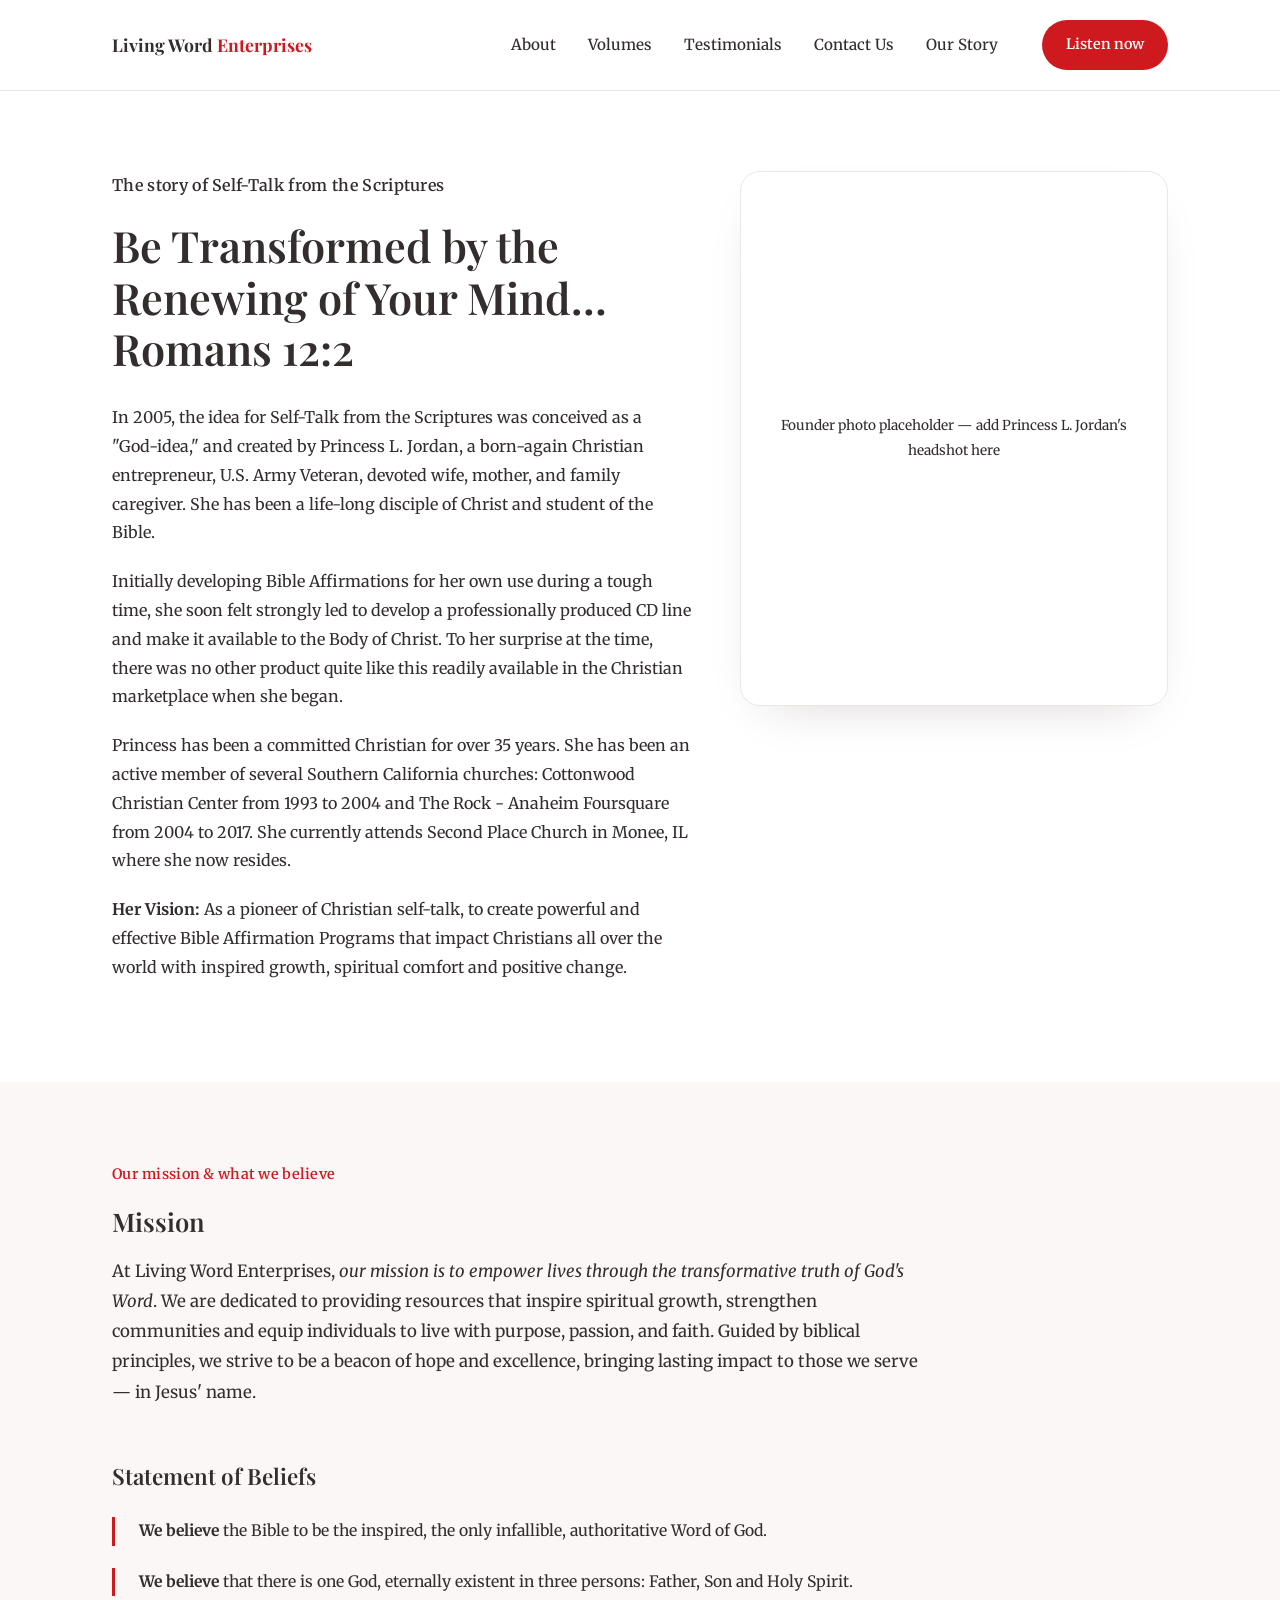
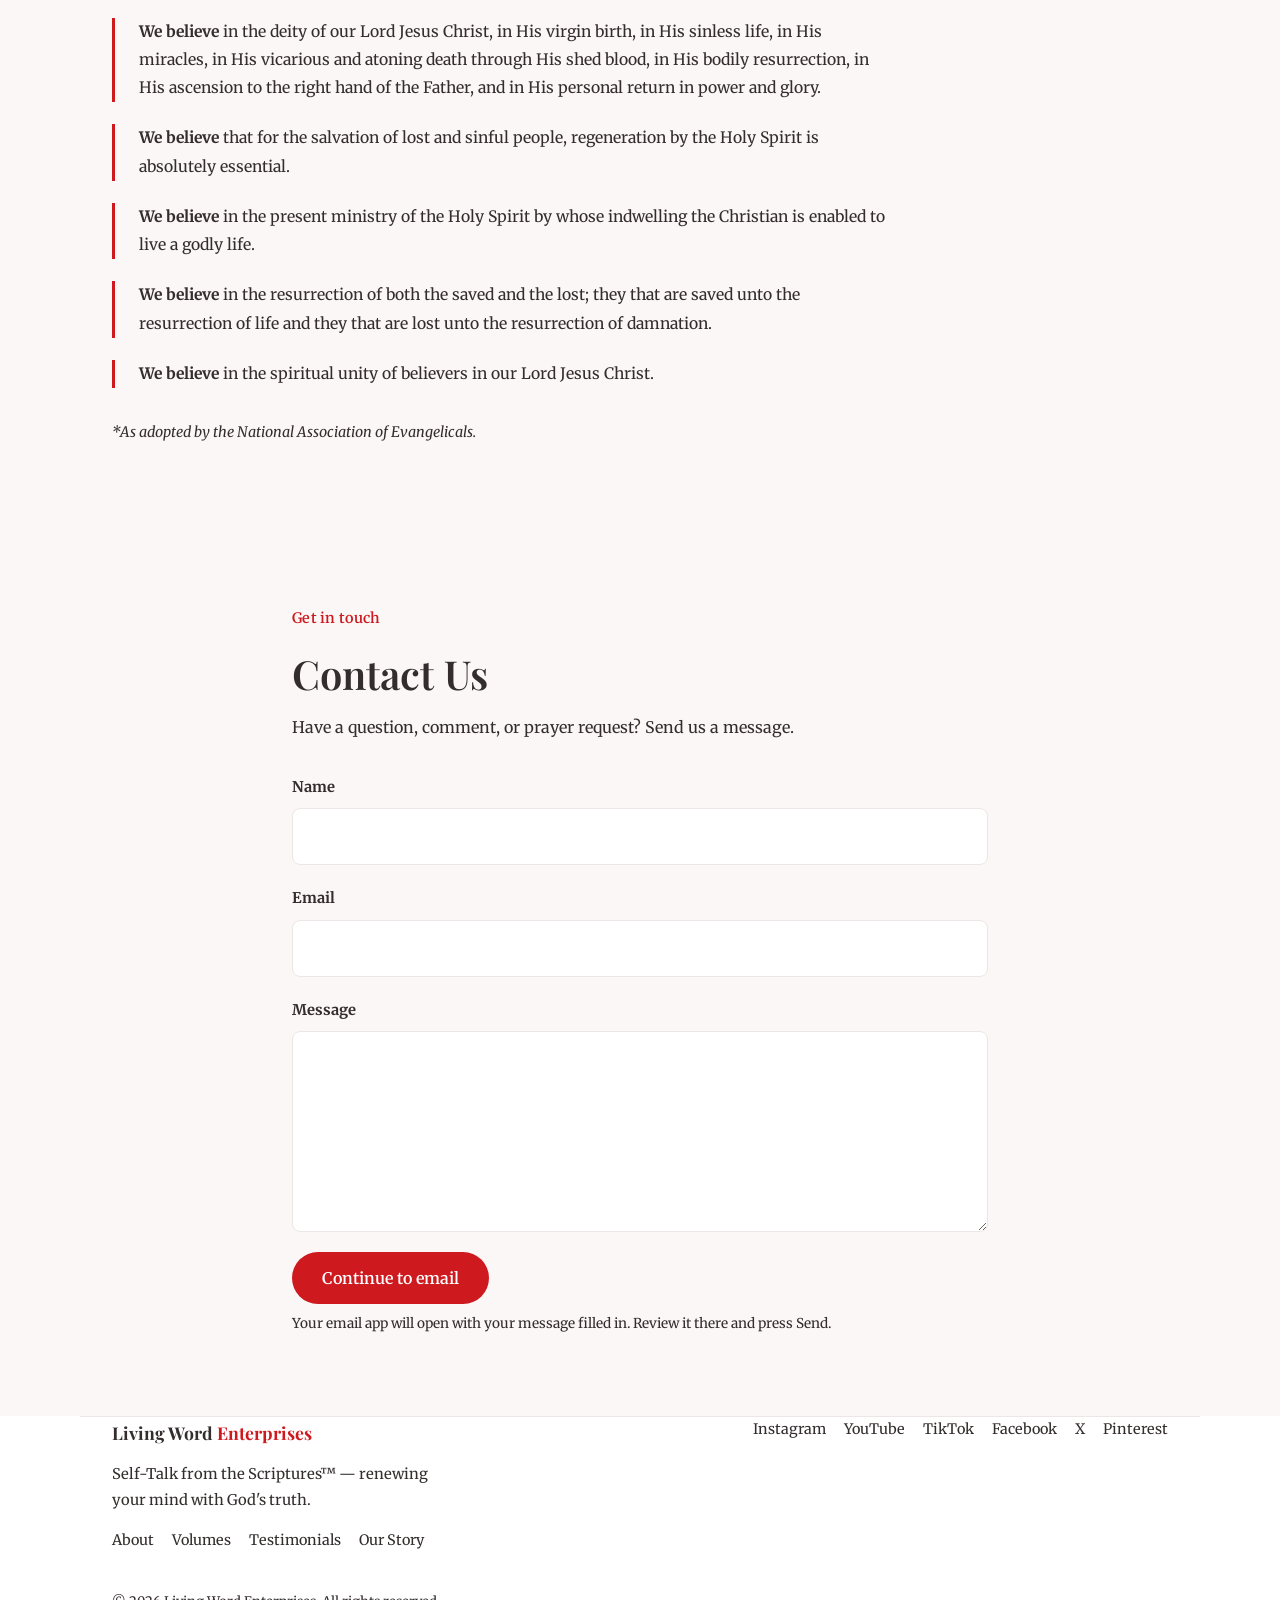
==== our-story.html @ 0f12a8a5 "initial commit" ====
<!DOCTYPE html>
<html lang="en">
<head>
<meta charset="UTF-8">
<meta name="viewport" content="width=device-width, initial-scale=1, viewport-fit=cover">
<title>Our Story | Daily Bible Affirmations | Living Word Enterprises</title>
<meta name="description" content="Meet Princess L. Jordan, creator of Self-Talk from the Scriptures, a program of daily Bible affirmations and scripture-based self-talk.">
<link rel="canonical" href="https://berenewed.com/our-story.html">
<meta property="og:title" content="Our Story | Living Word Enterprises">
<meta property="og:description" content="Learn how Princess L. Jordan created Self-Talk from the Scriptures and its daily Bible affirmation programs.">
<meta property="og:type" content="website">
<meta property="og:url" content="https://berenewed.com/our-story.html">
<meta name="twitter:card" content="summary_large_image">
<meta name="twitter:title" content="Our Story | Living Word Enterprises">
<meta name="twitter:description" content="Learn how Princess L. Jordan created Self-Talk from the Scriptures and its daily Bible affirmation programs.">
<meta name="twitter:image" content="https://berenewed.com/img/health-and-healing-cd-cover.webp">
<link rel="preconnect" href="https://fonts.googleapis.com">
<link rel="preconnect" href="https://fonts.gstatic.com" crossorigin>
<link href="https://fonts.googleapis.com/css2?family=Playfair+Display:wght@500;600;700&family=Merriweather:ital,wght@0,300;0,400;0,700;1,400&display=swap" rel="stylesheet">
<script type="application/ld+json">
{
  "@context": "https://schema.org",
  "@type": "AboutPage",
  "about": { "@type": "Person", "name": "Princess L. Jordan", "jobTitle": "Founder, Living Word Enterprises" }
}
</script>
<link rel="stylesheet" href="styles.css">
</head>
<body class="about-page">

<!-- Shared site navigation; page links point to the home sections or this story. -->
<header>
  <nav class="wrap">
    <a href="index.html#top" class="brand"><span class="brand-main">Living Word</span><span class="brand-sub">Enterprises</span></a>
    <ul class="navlinks">
      <li><a href="index.html#about">About</a></li>
      <li><a href="index.html#volumes">Volumes</a></li>
      <li><a href="index.html#testimonials">Testimonials</a></li>
      <li><a href="#contact">Contact Us</a></li>
      <li><a href="#top">Our Story</a></li>
    </ul>
    <div class="nav-right">
      <a href="index.html?playSample=1#top" class="nav-cta">Listen now</a>
      <button class="hamburger" id="hamburger-btn" aria-label="Open menu" aria-expanded="false">
        <span></span><span></span><span></span>
      </button>
    </div>
  </nav>
  <div class="mobile-menu" id="mobile-menu">
    <a href="index.html#about">About</a>
    <a href="index.html#volumes">Volumes</a>
    <a href="index.html#testimonials">Testimonials</a>
    <a href="#contact">Contact Us</a>
    <a href="#top">Our Story</a>
  </div>
</header>

<main id="top">
  <!-- Founder story and vision -->
  <section id="story">
    <div class="wrap about-story-grid">
      <div>
        <p class="kicker">The story of Self-Talk from the Scriptures</p>
        <h1>Be Transformed by the Renewing of Your Mind… Romans 12:2</h1>
        <p>In 2005, the idea for Self-Talk from the Scriptures was conceived as a "God-idea," and created by Princess L. Jordan, a born-again Christian entrepreneur, U.S. Army Veteran, devoted wife, mother, and family caregiver. She has been a life-long disciple of Christ and student of the Bible.</p>
        <p>Initially developing Bible Affirmations for her own use during a tough time, she soon felt strongly led to develop a professionally produced CD line and make it available to the Body of Christ. To her surprise at the time, there was no other product quite like this readily available in the Christian marketplace when she began.</p>
        <p>Princess has been a committed Christian for over 35 years. She has been an active member of several Southern California churches: Cottonwood Christian Center from 1993 to 2004 and The Rock - Anaheim Foursquare from 2004 to 2017. She currently attends Second Place Church in Monee, IL where she now resides.</p>
        <p><strong>Her Vision:</strong> As a pioneer of Christian self-talk, to create powerful and effective Bible Affirmation Programs that impact Christians all over the world with inspired growth, spiritual comfort and positive change.</p>
      </div>
      <div class="about-founder-photo">Founder photo placeholder — add Princess L. Jordan's headshot here</div>
    </div>
  </section>

  <section class="paper">
    <div class="wrap">
      <p class="kicker">Our mission &amp; what we believe</p>
      <h2 class="about-mission-heading">Mission</h2>
      <p class="about-mission-text">At Living Word Enterprises, <em>our mission is to empower lives through the transformative truth of God's Word</em>. We are dedicated to providing resources that inspire spiritual growth, strengthen communities and equip individuals to live with purpose, passion, and faith. Guided by biblical principles, we strive to be a beacon of hope and excellence, bringing lasting impact to those we serve — in Jesus' name.</p>

      <h2 class="about-beliefs-head">Statement of Beliefs</h2>
      <div class="about-belief-list">
        <p class="about-belief"><strong>We believe</strong> the Bible to be the inspired, the only infallible, authoritative Word of God.</p>
        <p class="about-belief"><strong>We believe</strong> that there is one God, eternally existent in three persons: Father, Son and Holy Spirit.</p>
        <p class="about-belief"><strong>We believe</strong> in the deity of our Lord Jesus Christ, in His virgin birth, in His sinless life, in His miracles, in His vicarious and atoning death through His shed blood, in His bodily resurrection, in His ascension to the right hand of the Father, and in His personal return in power and glory.</p>
        <p class="about-belief"><strong>We believe</strong> that for the salvation of lost and sinful people, regeneration by the Holy Spirit is absolutely essential.</p>
        <p class="about-belief"><strong>We believe</strong> in the present ministry of the Holy Spirit by whose indwelling the Christian is enabled to live a godly life.</p>
        <p class="about-belief"><strong>We believe</strong> in the resurrection of both the saved and the lost; they that are saved unto the resurrection of life and they that are lost unto the resurrection of damnation.</p>
        <p class="about-belief"><strong>We believe</strong> in the spiritual unity of believers in our Lord Jesus Christ.</p>
      </div>
      <p class="about-beliefs-note">*As adopted by the National Association of Evangelicals.</p>
    </div>
  </section>

  <section class="paper" id="contact">
    <div class="wrap contact-wrap">
      <p class="kicker">Get in touch</p>
      <h2>Contact Us</h2>
      <p class="lede">Have a question, comment, or prayer request? Send us a message.</p>
      <form class="contact-form" id="contact-form">
        <div class="contact-field">
          <label for="contact-name">Name</label>
          <input id="contact-name" name="name" type="text" autocomplete="name" required>
        </div>
        <div class="contact-field">
          <label for="contact-email">Email</label>
          <input id="contact-email" name="email" type="email" autocomplete="email" required>
        </div>
        <div class="contact-field">
          <label for="contact-message">Message</label>
          <textarea id="contact-message" name="message" rows="6" required></textarea>
        </div>
        <button class="btn btn-primary" type="submit">Continue to email</button>
        <p class="contact-note">Your email app will open with your message filled in. Review it there and press Send.</p>
      </form>
    </div>
  </section>
</main>

<!-- Shared site footer and social links -->
<footer class="wrap">
  <div class="foot-grid">
    <div class="foot-brand">
      <div class="brand footer-brand"><span class="brand-main">Living Word</span><span class="brand-sub">Enterprises</span></div>
      <div class="foot-note">Self-Talk from the Scriptures™ — renewing your mind with God's truth.</div>
      <div class="foot-links">
        <a href="index.html#about">About</a>
        <a href="index.html#volumes">Volumes</a>
        <a href="index.html#testimonials">Testimonials</a>
        <a href="#top">Our Story</a>
      </div>
    </div>
    <div class="foot-social">
      <a href="https://www.instagram.com/LivingWordPrincess">Instagram</a>
      <a href="https://www.youtube.com/@livingwordcds">YouTube</a>
      <a href="https://www.tiktok.com/@living.word.princess">TikTok</a>
      <a href="https://www.facebook.com/216365550106">Facebook</a>
      <a href="https://www.x.com/PrincessLJordan">X</a>
      <a href="https://www.pinterest.com/LivingWordPrincess">Pinterest</a>
    </div>
  </div>
  <p class="foot-copy">© <span class="current-year"></span> Living Word Enterprises. All rights reserved.</p>
</footer>

<script src="script.js" defer></script>
</body>
</html>
---- styles.css ----
/* Site styles. Sections are grouped from global foundations to page components. */
/* Colors, sizing defaults, and typography */
:root{
    --white:#ffffff; --paper:#faf7f6; --red:#ce191f; --red-deep:#7e2114; --black:#332D2D; --line:#ece7e5;
    box-sizing:border-box; padding-top:env(safe-area-inset-top,0px); padding-bottom:env(safe-area-inset-bottom,0px);
  }
  *{box-sizing:inherit;margin:0;padding:0;}
  html{scroll-padding-top:calc(env(safe-area-inset-top,0px) + 76px); scroll-behavior:smooth;}
  body{background:var(--white);color:var(--black);font-family:'Merriweather',Georgia,serif;line-height:1.8;-webkit-font-smoothing:antialiased;}
  h1,h2,h3,.display{ font-family:'Playfair Display',Georgia,serif; font-weight:600; line-height:1.18; color:var(--black); }
  a{color:inherit;} img{max-width:100%;display:block;}
  .wrap{max-width:1120px;margin:0 auto;padding:0 32px;}

  /* Header navigation and mobile menu */
  header{position:sticky;top:env(safe-area-inset-top,0px);z-index:30;background:rgba(255,255,255,0.94);backdrop-filter:blur(6px);border-bottom:1px solid var(--line);}
  nav.wrap{display:flex;align-items:center;justify-content:space-between;padding:20px 32px;gap:20px;}
  .brand{display:inline-flex;align-items:baseline;gap:0.25em;font-family:'Playfair Display',Georgia,serif;font-weight:700;font-size:1.1rem;color:var(--black);text-decoration:none;}
  .brand-main{color:var(--black);}
  .brand-sub{color:var(--red);}
  .navlinks{display:none;list-style:none;gap:32px;font-size:0.95rem;font-weight:500;margin-left:auto;margin-right:24px;}
  .navlinks a{text-decoration:none;color:var(--black);}
  .navlinks a:hover{color:var(--red);}
  @media(min-width:951px){.navlinks{display:flex;}}
  @media(max-width:950px){
    nav.wrap{padding:14px 16px;gap:10px;}
    nav .brand{flex-direction:column;align-items:flex-start;gap:1px;line-height:1.05;font-size:1rem;white-space:nowrap;}
    .nav-right{gap:8px;}
    .nav-cta{padding:10px 14px;font-size:0.84rem;}
  }
  .nav-right{display:flex;align-items:center;gap:14px;}
  .nav-cta{background:var(--red);color:#fff;padding:12px 24px;border-radius:999px;text-decoration:none;font-size:0.9rem;font-weight:600;white-space:nowrap;}
  .nav-cta:hover{background:var(--red-deep);}
  .hamburger{display:flex;flex-direction:column;justify-content:center;gap:5px;width:40px;height:40px;border:1px solid var(--line);border-radius:10px;background:var(--white);cursor:pointer;}
  .hamburger span{display:block;width:18px;height:2px;background:var(--black);margin:0 auto;}
  @media(min-width:951px){.hamburger{display:none;}}
  .mobile-menu{display:none;flex-direction:column;border-top:1px solid var(--line);background:var(--white);}
  .mobile-menu.open{display:flex;}
  .mobile-menu a{padding:16px 32px;text-decoration:none;color:var(--black);font-size:0.98rem;border-bottom:1px solid var(--line);}

  /* Hero introduction and sample audio player */
  .hero{padding:88px 0 80px;}
  .hero-grid{display:flex;flex-direction:column;align-items:center;text-align:center;gap:48px;}
  .hero-copy{display:flex;flex-direction:column;align-items:center;}
  @media(min-width:951px){
    .hero-grid{flex-direction:row;align-items:center;text-align:left;justify-content:space-between;gap:56px;}
    .hero-copy{align-items:flex-start;flex:1;}
    .hero-media{flex:none;width:420px;}
  }
  .kicker{color:var(--red);font-weight:600;font-size:0.9rem;letter-spacing:0.02em;margin-bottom:18px;}
  h1{font-size:clamp(2.4rem,5.6vw,3.6rem);max-width:15ch;}
  h1 .accent{color:var(--red);}
  .hero-sub{margin-top:22px;max-width:42ch;color:var(--ink-soft);font-size:1.05rem;}
  .hero-ctas{display:flex;flex-wrap:wrap;gap:16px;margin-top:34px;justify-content:center;}
  @media(min-width:951px){.hero-ctas{justify-content:flex-start;}}
  .btn{display:inline-block;padding:16px 30px;border-radius:999px;text-decoration:none;font-size:1rem;font-weight:600;border:none;cursor:pointer;font-family:inherit;}
  .btn-primary{background:var(--red);color:#fff;}
  .btn-primary:hover{background:var(--red-deep);}
  .btn-ghost{border:2px solid var(--black);color:var(--black);background:transparent;}
  .btn-ghost:hover{background:var(--black);color:#fff;}
  .btn-sm{padding:10px 18px;font-size:0.85rem;}

  .player{background:var(--white);border:1px solid var(--line);border-radius:20px;padding:30px;display:flex;flex-direction:column;gap:18px;width:100%;max-width:420px;margin:0 auto;box-shadow:0 20px 50px -30px rgba(54,30,28,0.25);}
  @media(min-width:951px){.player{margin:0;}}
  .player-top{display:flex;align-items:center;gap:18px;}
  .play-btn{flex:none;width:56px;height:56px;border-radius:50%;background:var(--red);color:#fff;display:flex;align-items:center;justify-content:center;font-size:1.15rem;cursor:pointer;border:none;}
  .play-btn:disabled{cursor:not-allowed;opacity:0.55;}
  .play-title{font-family:'Playfair Display',Georgia,serif;font-weight:600;font-size:1.05rem;}
  .play-sub{color:var(--ink-soft);font-size:0.88rem;margin-top:2px;}
  .player-title-copy{flex:1;}
  .bars{display:flex;align-items:flex-end;gap:3px;height:36px;width:100%;}
  .bars span{width:3px;background:var(--red);border-radius:2px;opacity:0.35;}
  .sample-continue{align-self:flex-end;color:var(--red);font-size:0.82rem;font-weight:600;text-decoration:none;}
  .sample-continue:hover{text-decoration:underline;text-underline-offset:3px;}

  /* Shared section spacing and explanatory content */
  section{padding:88px 0;}
  section.paper{background:var(--paper);}
  .section-head{max-width:60ch;margin-bottom:48px;}
  h2{font-size:clamp(1.8rem,3.6vw,2.5rem);}
  .lede{color:var(--ink-soft);margin-top:16px;max-width:58ch;font-size:1rem;}
  .center{text-align:center;margin-left:auto;margin-right:auto;}

  .explainer{display:grid;gap:56px;}
  @media(min-width:951px){.explainer{grid-template-columns:1.05fr 0.95fr;align-items:center;}}
  .pull{font-family:'Playfair Display',Georgia,serif;font-weight:600;font-size:1.35rem;color:var(--black);border-left:4px solid var(--red);padding-left:24px;margin:28px 0;max-width:44ch;}
  .video-frame{border-radius:20px;overflow:hidden;aspect-ratio:16/9;background:var(--dark);box-shadow:0 20px 50px -30px rgba(54,30,28,0.3);}
  .video-frame iframe{width:100%;height:100%;border:0;}

  .story-grid{display:grid;gap:40px;align-items:center;text-align:center;}
  .story-link{margin-top:28px;}
  .story-text h3{font-size:1.3rem;margin-bottom:14px;}
  .story-text p{color:var(--ink-soft);font-size:0.95rem;}
  .founder-photo{order:-1;width:100%;max-width:320px;margin:0 auto;aspect-ratio:4/5;border-radius:20px;background:var(--paper);border:1px solid var(--line);display:flex;align-items:center;justify-content:center;color:var(--ink-soft);font-size:0.82rem;text-align:center;padding:20px;box-shadow:0 20px 50px -30px rgba(54,30,28,0.3);}
  @media(min-width:951px){
    .story-grid{grid-template-columns:1.1fr 0.9fr;text-align:left;gap:64px;}
    .founder-photo{order:0;max-width:360px;margin:0 0 0 auto;}
  }
  .mission-block{margin-top:72px;text-align:center;}
  .mission-quote{font-family:'Playfair Display',Georgia,serif;font-weight:700;font-size:clamp(1.6rem,3.4vw,2.3rem);line-height:1.35;color:var(--black);max-width:32ch;margin:16px auto 0;}

  .stat-row{display:grid;gap:40px;text-align:center;}
  @media(min-width:951px){.stat-row{grid-template-columns:repeat(3,1fr);}}
  .stat-num{font-family:'Playfair Display',Georgia,serif;font-variant-numeric:lining-nums;font-weight:700;font-size:clamp(2.4rem,5vw,3.2rem);color:var(--red);}
  .stat-label{color:var(--ink-soft);margin-top:8px;font-size:0.95rem;max-width:26ch;margin-left:auto;margin-right:auto;}

  /* Topic categories and volume library */
  .cat-grid{display:grid;gap:24px;}
  @media(min-width:951px){.cat-grid{grid-template-columns:1fr 1fr;}}
  .cat{background:var(--white);border:1px solid var(--line);border-radius:18px;padding:32px;}
  .cat h3{font-size:1.15rem;margin-bottom:10px;}
  .cat-icon{width:52px;height:52px;border-radius:14px;background:rgba(156,33,19,0.08);display:flex;align-items:center;justify-content:center;margin-bottom:18px;}
  .cat-icon svg{width:26px;height:26px;stroke:var(--red);fill:none;stroke-width:1.8;stroke-linecap:round;stroke-linejoin:round;}
  .cat p{color:var(--ink-soft);font-size:0.95rem;}
  .cat .tag{display:inline-block;margin-top:16px;color:var(--red);font-weight:600;font-size:0.88rem;text-decoration:none;}

  .vol-grid{display:flex;gap:20px;overflow-x:auto;padding-bottom:8px;scroll-snap-type:x mandatory;-webkit-overflow-scrolling:touch;}
  .vol-grid::-webkit-scrollbar{display:none;}
  .vol-card{flex:0 0 80%;scroll-snap-align:start;background:var(--white);border:1px solid var(--line);border-radius:20px;overflow:hidden;box-shadow:0 20px 40px -32px rgba(54,30,28,0.2);}
  @media(min-width:951px){.vol-card{flex-basis:48%;}}
  @media(min-width:951px){
    .vol-grid{overflow:visible;display:grid;grid-template-columns:1fr 1fr;gap:32px;}
    .vol-card{flex-basis:auto;}
  }
  .vol-img{aspect-ratio:1/1;overflow:hidden;background:var(--paper);}
  .vol-img img{display:block;width:100%;height:100%;object-fit:contain;}
  .vol-body{padding:26px;flex:1;}
  @media(min-width:951px){.vol-body{padding:34px;}}
  .vol-name{font-family:'Playfair Display',Georgia,serif;font-weight:600;font-size:1.2rem;}
  .vol-desc{color:var(--ink-soft);font-size:0.92rem;margin-top:8px;}
  .vol-actions{display:flex;flex-wrap:wrap;gap:12px;margin-top:22px;}
  .vol-link{display:inline-block;color:#fff;background:var(--red);border-radius:999px;padding:10px 20px;text-decoration:none;font-size:0.85rem;font-weight:600;}
  .vol-link:hover{background:var(--red-deep);}
  .vol-scripture-btn{border:1px solid var(--line);background:var(--white);border-radius:999px;padding:10px 18px;font-size:0.85rem;font-weight:600;color:var(--black);cursor:pointer;font-family:inherit;}
  .vol-scripture-btn:hover{border-color:var(--red);color:var(--red);}
  .view-all-wrap{text-align:center;margin-top:44px;}

  /* Scripture reference dialogs */
  dialog.scripture-modal{position:fixed;inset:0;margin:auto;border:none;border-radius:20px;padding:0;max-width:520px;width:92vw;max-height:80vh;}
  dialog.scripture-modal::backdrop{background:rgba(17,17,17,0.55);}
  .modal-inner{padding:28px;overflow-y:auto;max-height:80vh;}
  .modal-head{display:flex;justify-content:space-between;align-items:flex-start;gap:16px;margin-bottom:18px;}
  .modal-head h3{font-size:1.15rem;}
  .modal-close{border:none;background:var(--paper);width:32px;height:32px;border-radius:50%;font-size:1rem;cursor:pointer;flex:none;}
  .scripture-modal details{border-top:1px solid var(--line);padding:14px 0;}
  .scripture-modal summary{font-weight:600;cursor:pointer;font-size:0.95rem;}
  .modal-note{color:var(--ink-soft);font-size:0.88rem;margin-top:10px;}

  /* Listener testimonials and reduced-motion behavior */
  .testi-marquee{overflow:hidden;-webkit-mask-image:linear-gradient(90deg,transparent,#000 6%,#000 94%,transparent);mask-image:linear-gradient(90deg,transparent,#000 6%,#000 94%,transparent);}
  .testi-track{display:flex;gap:24px;width:max-content;animation:testiScroll 42s linear infinite;}
  .testi-marquee:hover .testi-track,.testi-marquee:focus-within .testi-track,.testi-track.is-paused{animation-play-state:paused;}
  @keyframes testiScroll{ from{transform:translateX(0);} to{transform:translateX(-50%);} }
  @media (prefers-reduced-motion: reduce){ .testi-track{animation:none;} }
  .testi{background:var(--white);border:1px solid var(--line);border-radius:18px;padding:28px;width:300px;flex:none;}
  .stars{color:var(--red);font-size:0.95rem;letter-spacing:2px;margin-bottom:14px;}
  .testi p{font-size:0.95rem;color:var(--black);}
  .review-continue{margin-top:10px;padding:0;border:0;background:transparent;color:var(--black);font:inherit;font-size:0.82rem;font-weight:600;cursor:pointer;text-decoration:underline;text-underline-offset:3px;}
  .testi .who{margin-top:16px;font-size:0.88rem;color:var(--red);font-weight:600;}
  .reviews-action{text-align:center;margin-top:32px;}
  dialog.review-dialog{max-width:720px;}
  .review-list{display:grid;gap:20px;}
  .full-review{border-top:1px solid var(--line);padding-top:18px;}
  .full-review p{font-size:0.95rem;color:var(--black);}
  .full-review .who{margin-top:12px;font-size:0.88rem;color:var(--red);font-weight:600;}
  .testi-note{margin-top:28px;font-size:0.85rem;color:var(--ink-soft);}

  /* App waitlist and site footer */
  .waitlist{background:var(--black);border-radius:24px;padding:56px 40px;color:#fff;}
  @media(min-width:951px){.waitlist{display:flex;align-items:center;justify-content:space-between;gap:48px;}}
  .waitlist h2{color:#fff;font-size:1.7rem;}
  .waitlist-copy{max-width:44ch;}
  .waitlist .lede{color:#c9c5c4;}
  .waitlist-kicker{color:var(--paper);}
  .waitlist-form-wrap{flex:1;min-width:0;}
  .honeypot{position:absolute;left:-10000px;width:1px;height:1px;overflow:hidden;}
  .waitlist form{display:grid;grid-template-columns:minmax(0,1fr);gap:12px;margin-top:24px;}
  .waitlist input[type=email],.waitlist input[type=tel]{background:#fff;border:none;color:var(--black);padding:15px 18px;border-radius:999px;font-size:0.95rem;width:100%;min-width:0;}
  .waitlist input[type=email]::placeholder,.waitlist input[type=tel]::placeholder{color:#9a9a9a;}
  .waitlist form button{justify-self:center;}
  .waitlist-confirm{color:#fff;font-size:0.9rem;margin-top:14px;display:none;font-weight:600;}
  .waitlist-confirm.is-visible{display:block;}
  .waitlist-privacy{color:#c9c5c4;font-size:0.78rem;line-height:1.5;margin-top:12px;}
  @media(max-width:950px){
    .waitlist{padding:32px 20px;border-radius:18px;}
  }

  footer{padding:56px 0 calc(56px + env(safe-area-inset-bottom,0px));border-top:1px solid var(--line);}
  .foot-grid{display:flex;flex-wrap:wrap;justify-content:space-between;gap:32px;}
  .foot-brand{max-width:34ch;color:var(--ink-soft);font-size:0.92rem;}
  .footer-brand{margin-bottom:12px;}
  .foot-links{display:flex;flex-wrap:wrap;gap:18px;font-size:0.9rem;margin-top:14px;}
  .foot-social{display:flex;flex-wrap:wrap;gap:18px;font-size:0.9rem;}
  .foot-social a,.foot-links a{text-decoration:none;color:var(--ink-soft);}
  .foot-social a:hover,.foot-links a:hover{color:var(--red);}
  .foot-copy{margin-top:36px;color:var(--ink-soft);font-size:0.82rem;}

  @media (prefers-reduced-motion: reduce){ html{scroll-behavior:auto;} }

/* About page layout: shared colors, typography, navigation, and footer stay above. */
.about-page section{padding:80px 0;}
.about-page h1{font-size:clamp(1.9rem,4.4vw,2.7rem);max-width:20ch;margin-bottom:28px;line-height:1.2;}
.about-page .about-story-grid{display:grid;gap:48px;align-items:start;}
.about-page .about-story-grid p{color:var(--ink-soft);font-size:1rem;margin-bottom:20px;}
.about-page .about-founder-photo{order:-1;width:100%;max-width:340px;margin:0 auto;border-radius:20px;overflow:hidden;aspect-ratio:4/5;background:var(--white);border:1px solid var(--line);display:flex;align-items:center;justify-content:center;color:var(--ink-soft);font-size:0.85rem;text-align:center;padding:24px;box-shadow:0 20px 50px -30px rgba(54,30,28,0.25);}
.about-page .about-mission-heading{font-size:1.6rem;margin-bottom:20px;}
.about-page .about-mission-text{max-width:74ch;color:var(--ink-soft);font-size:1.05rem;margin-bottom:56px;}
.about-page .about-mission-text em{font-style:italic;color:var(--black);}
.about-page .about-beliefs-head{font-size:1.4rem;margin-bottom:28px;}
.about-page .about-belief-list{display:flex;flex-direction:column;gap:22px;max-width:78ch;}
.about-page .about-belief{padding-left:24px;border-left:3px solid var(--red);font-size:0.98rem;color:var(--ink-soft);}
.about-page .about-belief strong{color:var(--black);}
.about-page .about-beliefs-note{margin-top:32px;font-style:italic;color:var(--ink-soft);font-size:0.9rem;}
.about-page .brand{gap:0.25em;}
@media(max-width:950px){.about-page nav .brand{gap:1px;}}
.contact-wrap{max-width:760px;}
.contact-wrap h2{margin-bottom:12px;}
.contact-form{display:grid;gap:20px;margin-top:32px;}
.contact-field{display:grid;gap:8px;}
.contact-field label{font-weight:700;color:var(--black);font-size:0.92rem;}
.contact-field input,.contact-field textarea{width:100%;border:1px solid var(--line);border-radius:8px;background:var(--white);color:var(--black);font:inherit;padding:13px 15px;}
.contact-field textarea{resize:vertical;min-height:150px;}
.contact-field input:focus-visible,.contact-field textarea:focus-visible{outline:3px solid rgba(156,33,19,0.25);border-color:var(--red);}
.contact-form .btn{justify-self:start;}
.contact-note{font-size:0.85rem;color:var(--ink-soft);margin-top:-12px;}

@media(min-width:951px){
  .about-page .about-story-grid{grid-template-columns:1.15fr 0.85fr;}
  .about-page .about-founder-photo{order:0;max-width:none;margin:0;}
}
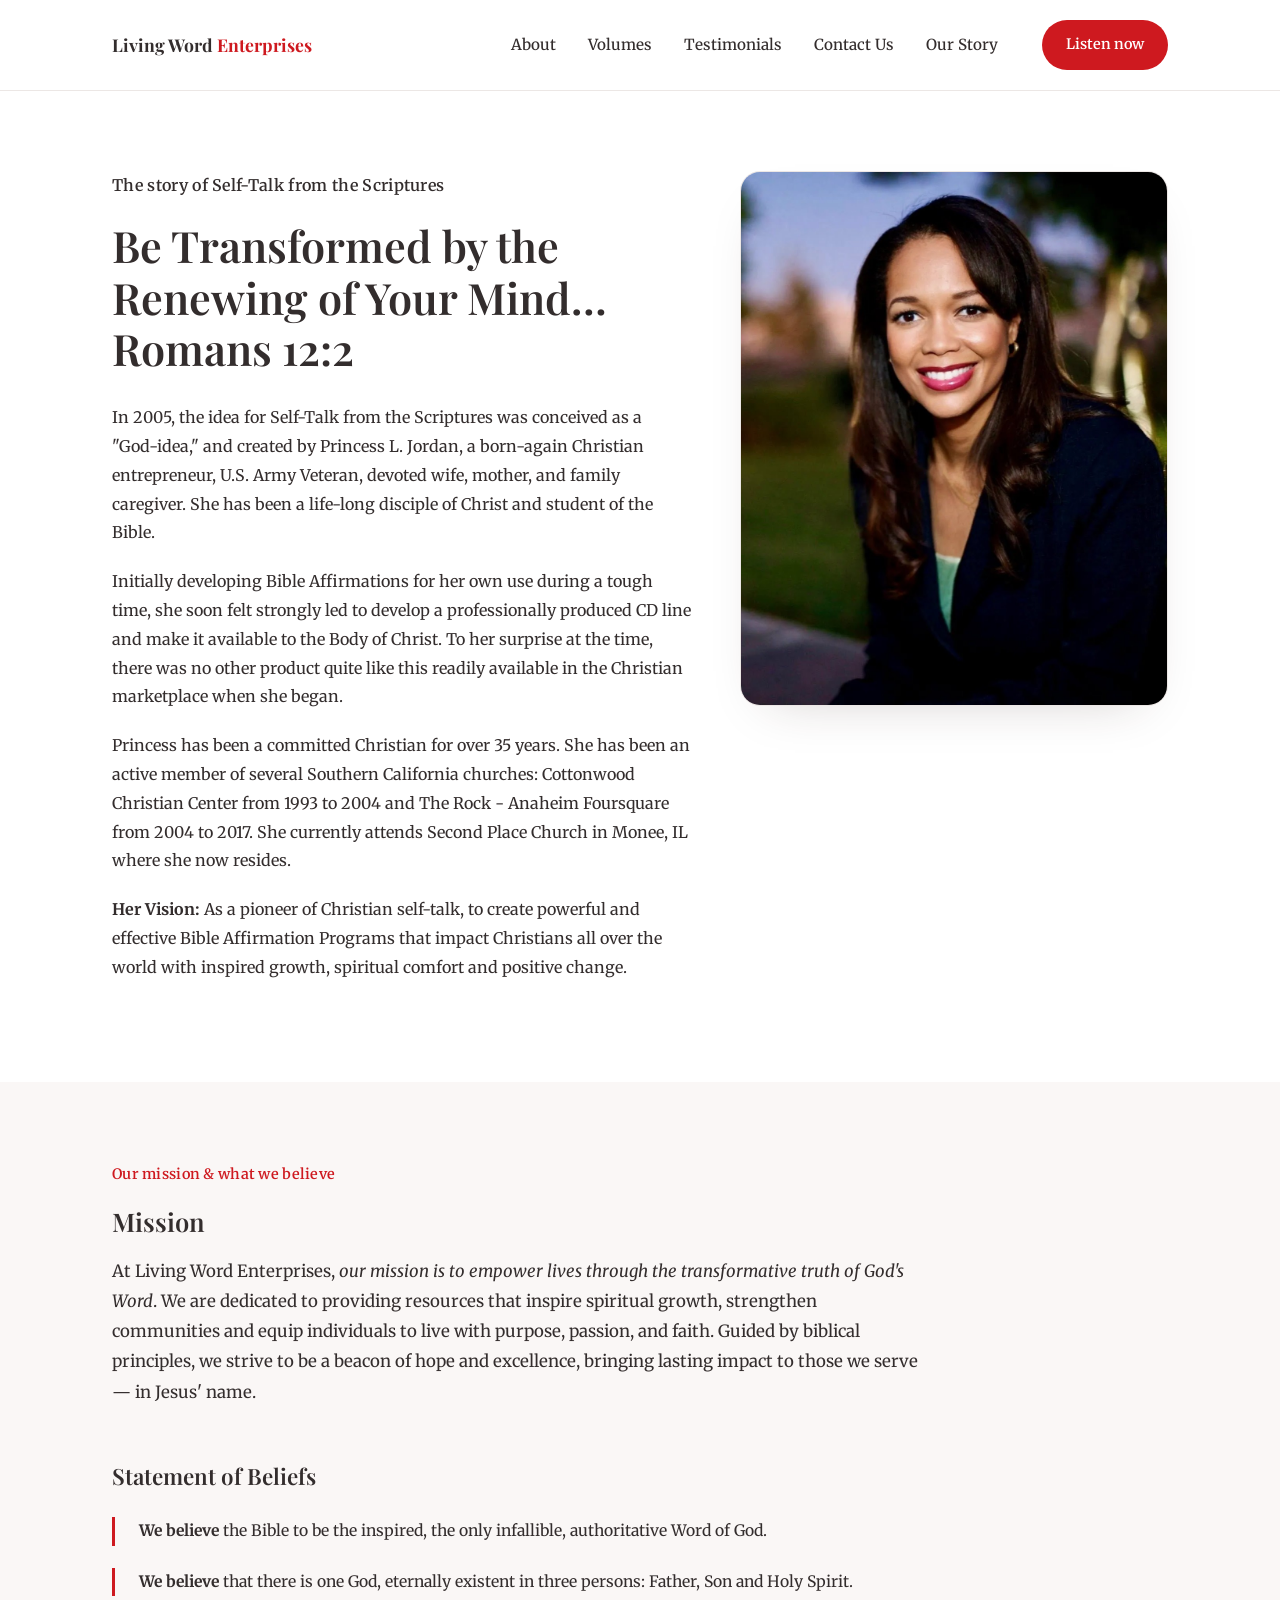
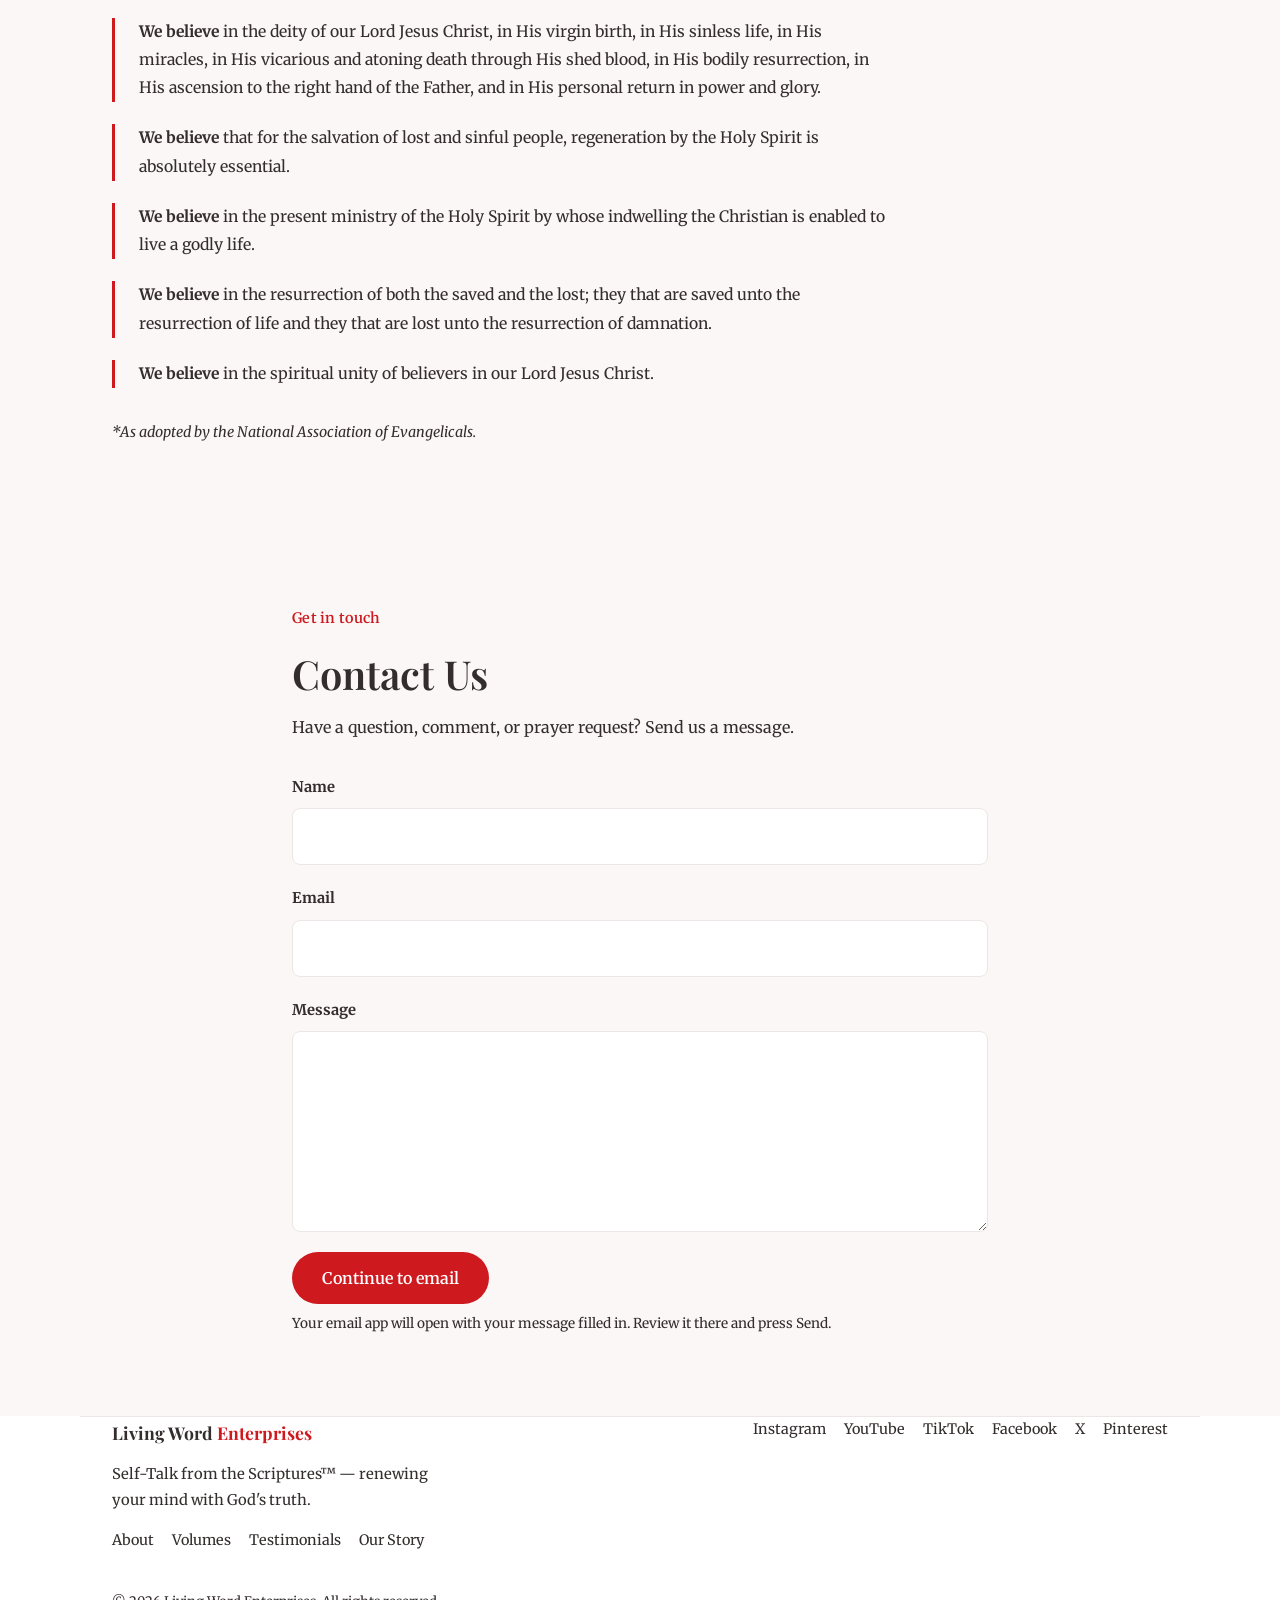
==== commit 13a6afdf: "updated founder photo and polished the site a bit" ====
--- a/our-story.html
+++ b/our-story.html
@@ -67,7 +67,9 @@
         <p>Princess has been a committed Christian for over 35 years. She has been an active member of several Southern California churches: Cottonwood Christian Center from 1993 to 2004 and The Rock - Anaheim Foursquare from 2004 to 2017. She currently attends Second Place Church in Monee, IL where she now resides.</p>
         <p><strong>Her Vision:</strong> As a pioneer of Christian self-talk, to create powerful and effective Bible Affirmation Programs that impact Christians all over the world with inspired growth, spiritual comfort and positive change.</p>
       </div>
-      <div class="about-founder-photo">Founder photo placeholder — add Princess L. Jordan's headshot here</div>
+      <div class="about-founder-photo">
+        <img src="img/founder-photo.jpeg" alt="Princess L. Jordan, founder of Living Word Enterprises" />
+      </div>
     </div>
   </section>
 
--- a/styles.css
+++ b/styles.css
@@ -62,7 +62,9 @@
   .player{background:var(--white);border:1px solid var(--line);border-radius:20px;padding:30px;display:flex;flex-direction:column;gap:18px;width:100%;max-width:420px;margin:0 auto;box-shadow:0 20px 50px -30px rgba(54,30,28,0.25);}
   @media(min-width:951px){.player{margin:0;}}
   .player-top{display:flex;align-items:center;gap:18px;}
-  .play-btn{flex:none;width:56px;height:56px;border-radius:50%;background:var(--red);color:#fff;display:flex;align-items:center;justify-content:center;font-size:1.15rem;cursor:pointer;border:none;}
+  .play-btn{flex:none;width:56px;height:56px;border-radius:50%;background:var(--red);display:flex;align-items:center;justify-content:center;cursor:pointer;border:none;}
+  .play-btn::before{content:"";width:0;height:0;border-top:8px solid transparent;border-bottom:8px solid transparent;border-left:12px solid #fff;margin-left:3px;}
+  .play-btn.is-playing::before{width:10px;height:12px;border:0;border-left:3px solid #fff;border-right:3px solid #fff;margin-left:0;}
   .play-btn:disabled{cursor:not-allowed;opacity:0.55;}
   .play-title{font-family:'Playfair Display',Georgia,serif;font-weight:600;font-size:1.05rem;}
   .play-sub{color:var(--ink-soft);font-size:0.88rem;margin-top:2px;}
@@ -88,12 +90,17 @@
 
   .story-grid{display:grid;gap:40px;align-items:center;text-align:center;}
   .story-link{margin-top:28px;}
-  .story-text h3{font-size:1.3rem;margin-bottom:14px;}
-  .story-text p{color:var(--ink-soft);font-size:0.95rem;}
-  .founder-photo{order:-1;width:100%;max-width:320px;margin:0 auto;aspect-ratio:4/5;border-radius:20px;background:var(--paper);border:1px solid var(--line);display:flex;align-items:center;justify-content:center;color:var(--ink-soft);font-size:0.82rem;text-align:center;padding:20px;box-shadow:0 20px 50px -30px rgba(54,30,28,0.3);}
+  .story-text{display:flex;flex-direction:column;justify-content:center;}
+  .story-text h3{font-size:clamp(1.35rem,2vw,2.1rem);margin-bottom:18px;}
+  .story-text p{color:var(--ink-soft);font-size:1.25rem;line-height:1.8;max-width:34ch;}
+  .founder-photo{width:100%;max-width:360px;margin:0 auto;border-radius:20px;overflow:hidden;border:1px solid var(--line);background:var(--paper);box-shadow:0 20px 50px -30px rgba(54,30,28,0.25);}
+  .founder-photo img,.about-founder-photo img{display:block;width:100%;height:100%;object-fit:cover;object-position:center top;}
   @media(min-width:951px){
-    .story-grid{grid-template-columns:1.1fr 0.9fr;text-align:left;gap:64px;}
-    .founder-photo{order:0;max-width:360px;margin:0 0 0 auto;}
+    .story-grid{grid-template-columns:1.2fr 1fr;gap:72px;align-items:center;max-width:1180px;}
+    .story-text{align-items:center;text-align:center;}
+    .story-text h3,.story-text p{max-width:32ch;}
+    .story-link{margin-top:22px;align-self:center;}
+    .founder-photo{order:0;max-width:420px;margin:0 auto;}
   }
   .mission-block{margin-top:72px;text-align:center;}
   .mission-quote{font-family:'Playfair Display',Georgia,serif;font-weight:700;font-size:clamp(1.6rem,3.4vw,2.3rem);line-height:1.35;color:var(--black);max-width:32ch;margin:16px auto 0;}
@@ -181,7 +188,7 @@
   .waitlist-confirm.is-visible{display:block;}
   .waitlist-privacy{color:#c9c5c4;font-size:0.78rem;line-height:1.5;margin-top:12px;}
   @media(max-width:950px){
-    .waitlist{padding:32px 20px;border-radius:18px;}
+    .waitlist{width:90vw;margin-left:calc((100% - 90vw)/2);padding:32px 20px;border-radius:18px;}
   }
 
   footer{padding:56px 0 calc(56px + env(safe-area-inset-bottom,0px));border-top:1px solid var(--line);}
@@ -201,7 +208,7 @@
 .about-page h1{font-size:clamp(1.9rem,4.4vw,2.7rem);max-width:20ch;margin-bottom:28px;line-height:1.2;}
 .about-page .about-story-grid{display:grid;gap:48px;align-items:start;}
 .about-page .about-story-grid p{color:var(--ink-soft);font-size:1rem;margin-bottom:20px;}
-.about-page .about-founder-photo{order:-1;width:100%;max-width:340px;margin:0 auto;border-radius:20px;overflow:hidden;aspect-ratio:4/5;background:var(--white);border:1px solid var(--line);display:flex;align-items:center;justify-content:center;color:var(--ink-soft);font-size:0.85rem;text-align:center;padding:24px;box-shadow:0 20px 50px -30px rgba(54,30,28,0.25);}
+.about-page .about-founder-photo{order:-1;width:100%;max-width:340px;margin:0 auto;border-radius:20px;overflow:hidden;aspect-ratio:4/5;background:var(--paper);border:1px solid var(--line);box-shadow:0 20px 50px -30px rgba(54,30,28,0.25);}
 .about-page .about-mission-heading{font-size:1.6rem;margin-bottom:20px;}
 .about-page .about-mission-text{max-width:74ch;color:var(--ink-soft);font-size:1.05rem;margin-bottom:56px;}
 .about-page .about-mission-text em{font-style:italic;color:var(--black);}
